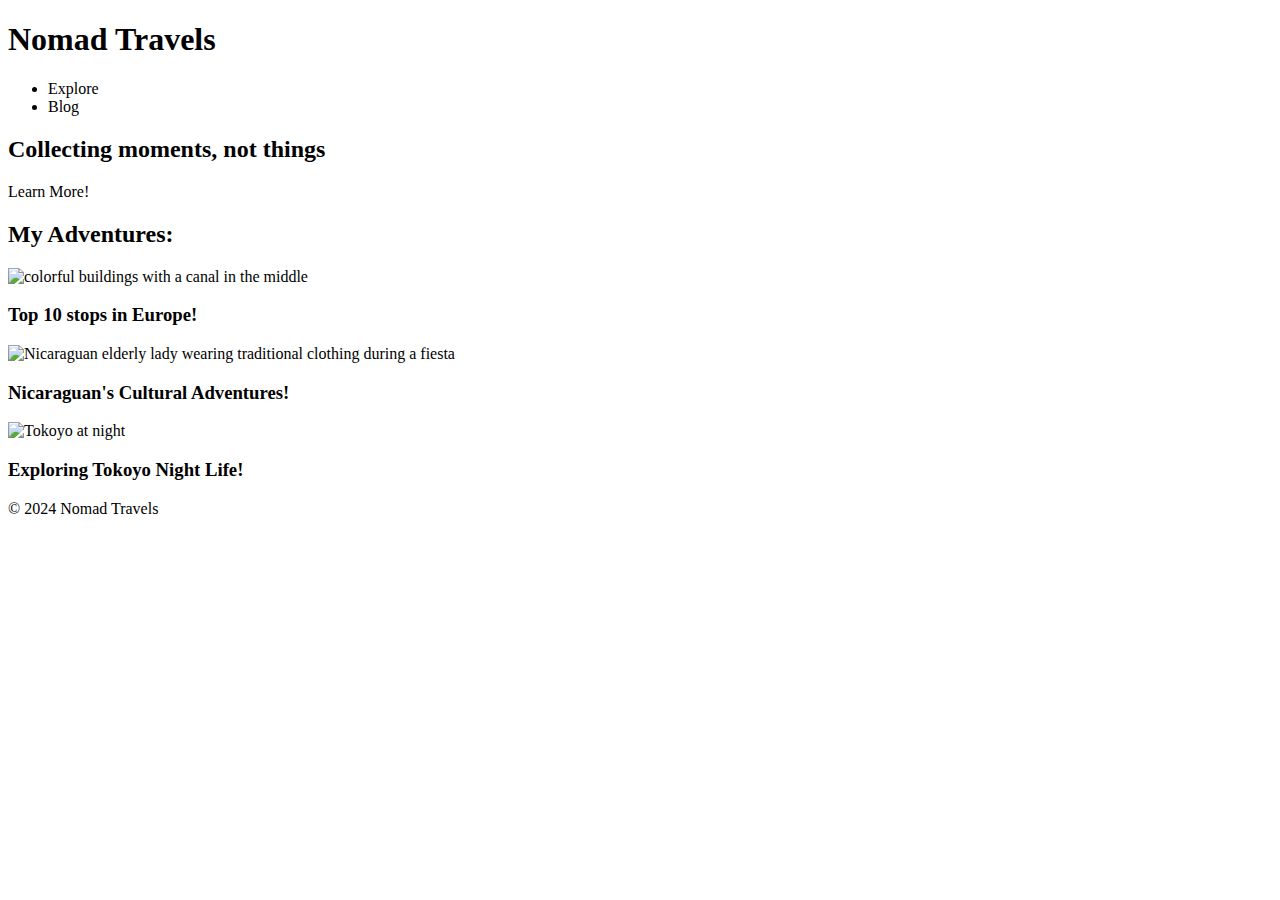
==== index.html @ 440d9df9 "created html and scss files. For html created a header w/ a nav, hero image section, main w/ cards, " ====
<!DOCTYPE html>
<html lang="en">
  <head>
    <meta charset="UTF-8" />
    <meta name="viewport" content="width=device-width, initial-scale=1.0" />
    <title>Nomad Travels</title>
    <link rel="stylesheet" href="styles.css" />
  </head>
  <body>
    <header class="header">
      <nav class="header__nav">
        <h1 class="header__brand">Nomad Travels</h1>
        <ul class="header__menu">
          <li class="header__menu-item">Explore</li>
          <li class="header__menu-item">Blog</li>
        </ul>
      </nav>
    </header>
    <div class="hero-image">
      <h2 class="hero-image__text">Collecting moments, not things</h2>
      <div class="hero-image__button">Learn More!</div>
    </div>
    <main>
      <h2>My Adventures:</h2>
      <div class="card">
        <div class="card__section">
          <img
            class="card__image"
            src="https://images.unsplash.com/photo-1491900177661-4e1cd2d7cce2?q=80&w=870&auto=format&fit=crop&ixlib=rb-4.0.3&ixid=M3wxMjA3fDB8MHxwaG90by1wYWdlfHx8fGVufDB8fHx8fA%3D%3D"
            alt="colorful buildings with a canal in the middle"
          />
          <h3 class="card__title">Top 10 stops in Europe!</h3>
        </div>
        <div class="card__section">
          <img
            class="card__image"
            src="https://images.unsplash.com/photo-1599234032928-51b690214c8f?q=80&w=1064&auto=format&fit=crop&ixlib=rb-4.0.3&ixid=M3wxMjA3fDB8MHxwaG90by1wYWdlfHx8fGVufDB8fHx8fA%3D%3D"
            alt="Nicaraguan elderly lady wearing traditional clothing during a fiesta"
          />
          <h3 class="card__title">Nicaraguan's Cultural Adventures!</h3>
        </div>
        <div class="card__section">
          <img
            class="card__image"
            src="https://images.unsplash.com/photo-1532236395709-7d70320fec2d?q=80&w=902&auto=format&fit=crop&ixlib=rb-4.0.3&ixid=M3wxMjA3fDB8MHxwaG90by1wYWdlfHx8fGVufDB8fHx8fA%3D%3D"
            alt="Tokoyo at night"
          />
          <h3 class="card__title">Exploring Tokoyo Night Life!</h3>
        </div>
      </div>
    </main>
    <footer>&copy; 2024 Nomad Travels</footer>
  </body>
</html>
---- styles.css ----
/*# sourceMappingURL=styles.css.map */
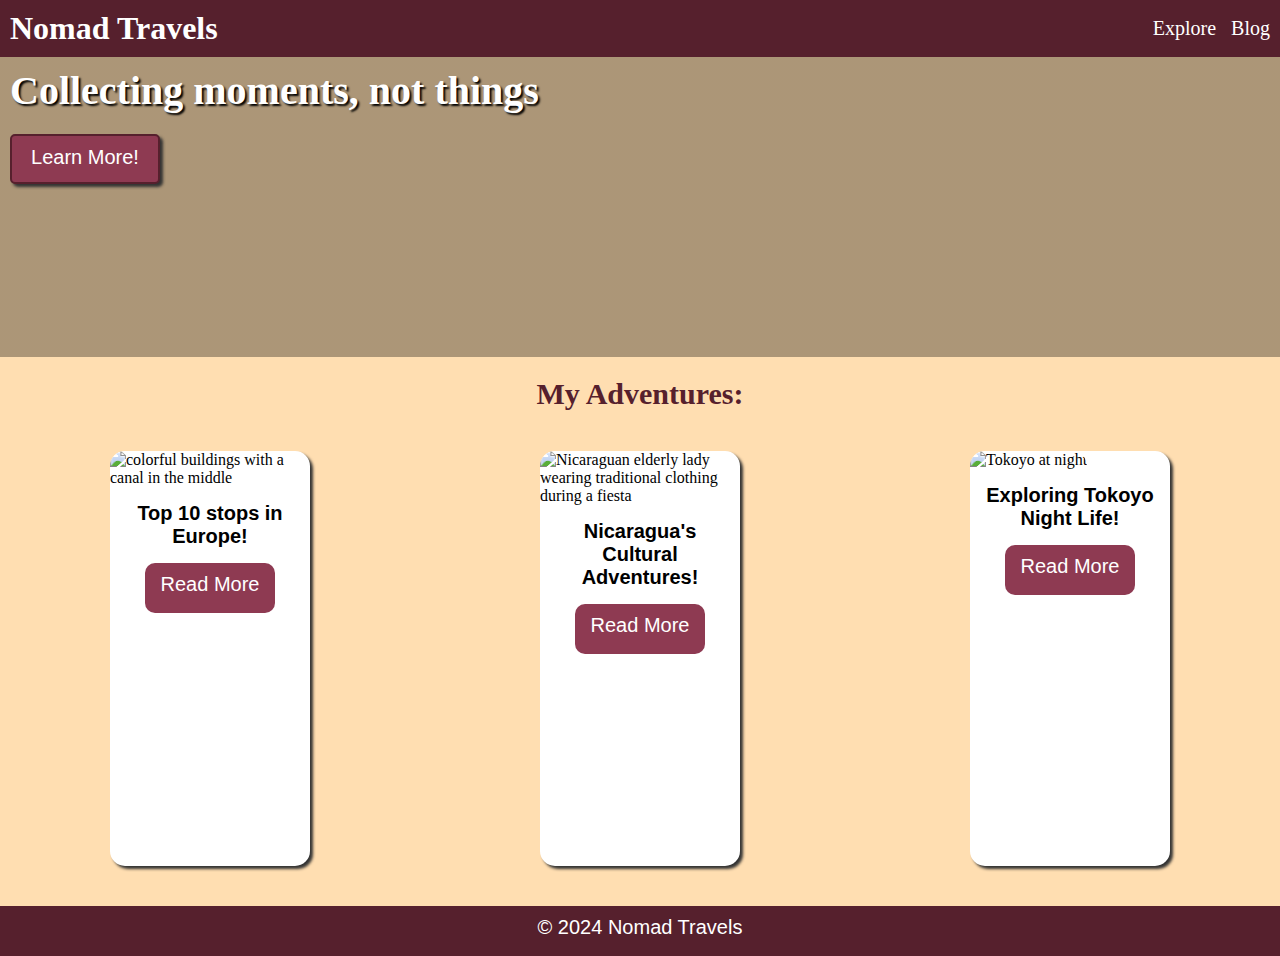
==== commit 5f100c86: "for html, added buttons to cards. for scss, created variables, added resets, styled footer & navbar," ====
--- a/index.html
+++ b/index.html
@@ -30,6 +30,7 @@
             alt="colorful buildings with a canal in the middle"
           />
           <h3 class="card__title">Top 10 stops in Europe!</h3>
+          <div class="card__button">Read More</div>
         </div>
         <div class="card__section">
           <img
@@ -37,7 +38,8 @@
             src="https://images.unsplash.com/photo-1599234032928-51b690214c8f?q=80&w=1064&auto=format&fit=crop&ixlib=rb-4.0.3&ixid=M3wxMjA3fDB8MHxwaG90by1wYWdlfHx8fGVufDB8fHx8fA%3D%3D"
             alt="Nicaraguan elderly lady wearing traditional clothing during a fiesta"
           />
-          <h3 class="card__title">Nicaraguan's Cultural Adventures!</h3>
+          <h3 class="card__title">Nicaragua's Cultural Adventures!</h3>
+          <div class="card__button">Read More</div>
         </div>
         <div class="card__section">
           <img
@@ -46,6 +48,7 @@
             alt="Tokoyo at night"
           />
           <h3 class="card__title">Exploring Tokoyo Night Life!</h3>
+          <div class="card__button">Read More</div>
         </div>
       </div>
     </main>
--- a/styles.css
+++ b/styles.css
@@ -1 +1,139 @@
-/*# sourceMappingURL=styles.css.map */+* {
+  margin: 0;
+  box-sizing: border-box;
+}
+
+body {
+  background-color: #ffdeb1;
+}
+
+.header__nav {
+  display: flex;
+  padding: 10px;
+  justify-content: space-between;
+  align-items: center;
+  background-color: #56202d;
+  color: #fff;
+  font-family: Georgia, "Times New Roman", Times, serif;
+}
+.header__menu {
+  display: flex;
+  list-style-type: none;
+  justify-content: space-around;
+  gap: 15px;
+}
+.header__menu-item {
+  font-size: 20px;
+  cursor: pointer;
+}
+
+.hero-image {
+  background-image: linear-gradient(rgba(0, 0, 0, 0.325), rgba(0, 0, 0, 0.325)), url("https://images.unsplash.com/photo-1544084944-15269ec7b5a0?q=80&w=871&auto=format&fit=crop&ixlib=rb-4.0.3&ixid=M3wxMjA3fDB8MHxwaG90by1wYWdlfHx8fGVufDB8fHx8fA%3D%3D");
+  height: 300px;
+  background-position: center;
+  background-repeat: no-repeat;
+  background-size: cover;
+  margin-bottom: 20px;
+}
+.hero-image__text {
+  padding: 10px;
+  font-family: Georgia, "Times New Roman", Times, serif;
+  font-size: 40px;
+  color: #fff;
+  text-shadow: 2px 2px 2px black;
+}
+.hero-image__button {
+  cursor: pointer;
+  background-color: #8e3a52;
+  height: 50px;
+  width: 150px;
+  font-size: 20px;
+  font-family: "Segoe UI", Tahoma, Geneva, Verdana, sans-serif;
+  padding: 10px;
+  margin: 10px;
+  border-radius: 5px;
+  border: #56202d 2px solid;
+  color: #fff;
+  text-align: center;
+  box-shadow: 3px 3px 3px #333;
+  font-weight: 500;
+  animation: moving-in 1s ease-in-out;
+}
+.hero-image__button:hover {
+  background-color: #ffdeb1;
+  color: #56202d;
+  transform: translateY(-2px);
+}
+
+@keyframes moving-in {
+  0%, 50% {
+    transform: translateX(-200px);
+  }
+  75%, 100% {
+    background-color: #56202d;
+    color: #fff;
+    transform: translateX(10px);
+  }
+}
+main h2 {
+  font-size: 30px;
+  font-family: Georgia, "Times New Roman", Times, serif;
+  margin-bottom: 20px;
+  text-align: center;
+  color: #56202d;
+}
+
+.card {
+  display: flex;
+  justify-content: space-around;
+  flex-wrap: wrap;
+  gap: 10px;
+  margin-bottom: 20px;
+}
+.card__section {
+  background-color: #fff;
+  margin: 20px;
+  border-radius: 15px;
+  height: 415px;
+  width: 200px;
+  box-shadow: 3px 3px 3px #333;
+}
+.card__image {
+  height: 250px;
+  width: 200px;
+  -o-object-fit: cover;
+     object-fit: cover;
+  border-radius: 15px 15px 0 0;
+  margin-bottom: 10px;
+}
+.card__title {
+  font-size: 20px;
+  font-family: "Segoe UI", Tahoma, Geneva, Verdana, sans-serif;
+  text-align: center;
+  margin-bottom: 10px;
+  padding: 5px;
+}
+.card__button {
+  font-size: 20px;
+  font-family: "Segoe UI", Tahoma, Geneva, Verdana, sans-serif;
+  font-weight: 500;
+  background-color: #8e3a52;
+  color: #fff;
+  width: 130px;
+  height: 50px;
+  text-align: center;
+  margin: auto;
+  padding: 10px;
+  border-radius: 10px;
+  cursor: pointer;
+}
+
+footer {
+  font-size: 20px;
+  font-family: "Segoe UI", Tahoma, Geneva, Verdana, sans-serif;
+  color: #fff;
+  background-color: #56202d;
+  height: 50px;
+  text-align: center;
+  padding: 10px;
+}/*# sourceMappingURL=styles.css.map */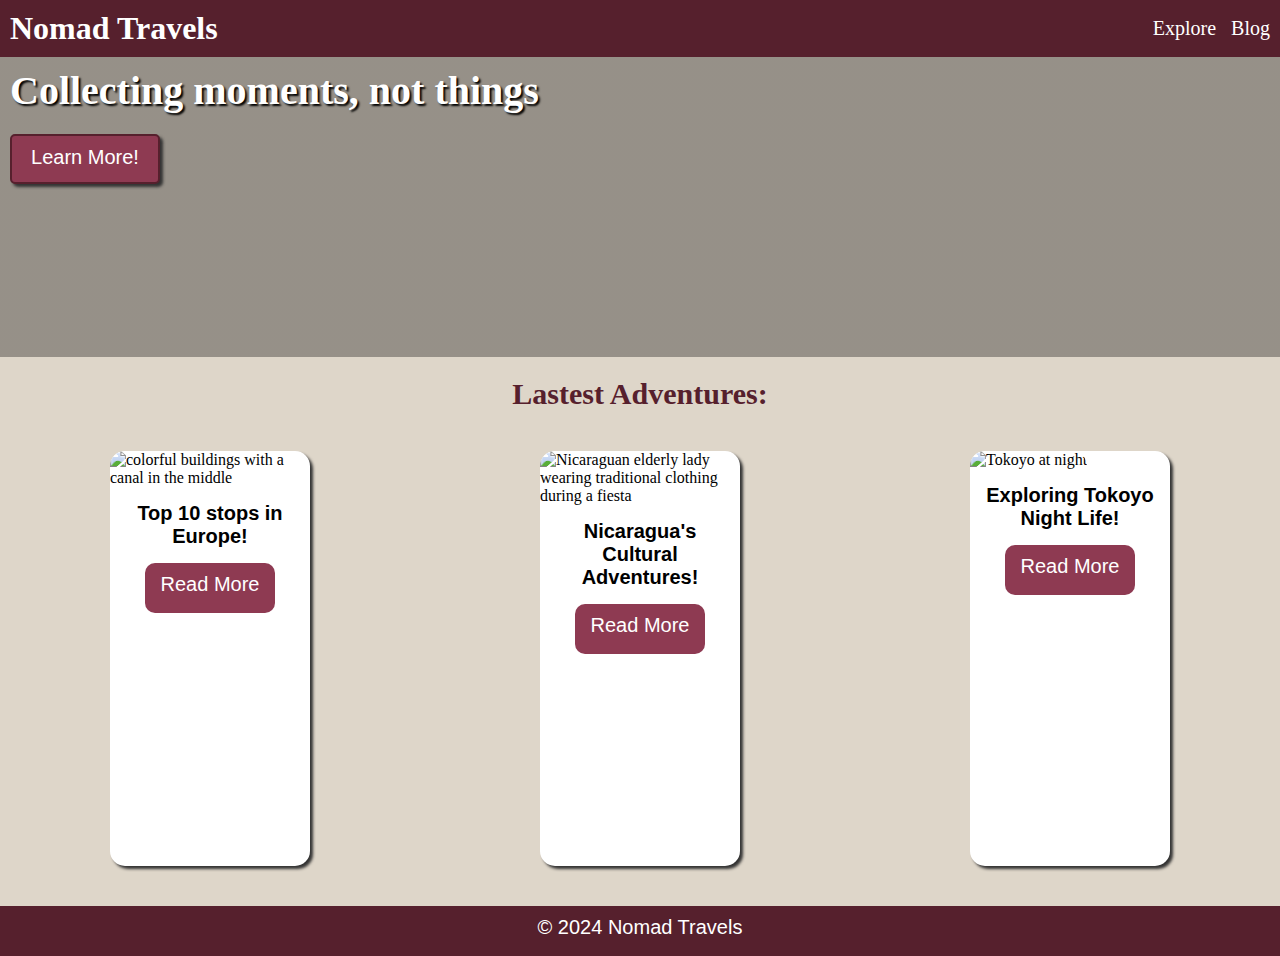
==== commit 2927d592: "created 3 partial scss files, added variables related to color to color-variables scss file. edited " ====
--- a/index.html
+++ b/index.html
@@ -11,8 +11,10 @@
       <nav class="header__nav">
         <h1 class="header__brand">Nomad Travels</h1>
         <ul class="header__menu">
-          <li class="header__menu-item">Explore</li>
-          <li class="header__menu-item">Blog</li>
+          <li class="header__menu-item">
+            <a href="dashboard.html">Explore</a>
+          </li>
+          <li class="header__menu-item"><a href="#">Blog</a></li>
         </ul>
       </nav>
     </header>
@@ -21,7 +23,7 @@
       <div class="hero-image__button">Learn More!</div>
     </div>
     <main>
-      <h2>My Adventures:</h2>
+      <h2>Lastest Adventures:</h2>
       <div class="card">
         <div class="card__section">
           <img
--- a/styles.css
+++ b/styles.css
@@ -4,7 +4,7 @@
 }
 
 body {
-  background-color: #ffdeb1;
+  background-color: #ded6c9;
 }
 
 .header__nav {
@@ -24,7 +24,13 @@
 }
 .header__menu-item {
   font-size: 20px;
-  cursor: pointer;
+}
+.header__menu-item a {
+  color: #fff;
+  text-decoration: none;
+}
+.header__menu-item a:hover {
+  color: #d5603f;
 }
 
 .hero-image {
@@ -60,7 +66,7 @@
   animation: moving-in 1s ease-in-out;
 }
 .hero-image__button:hover {
-  background-color: #ffdeb1;
+  background-color: #ded6c9;
   color: #56202d;
   transform: translateY(-2px);
 }
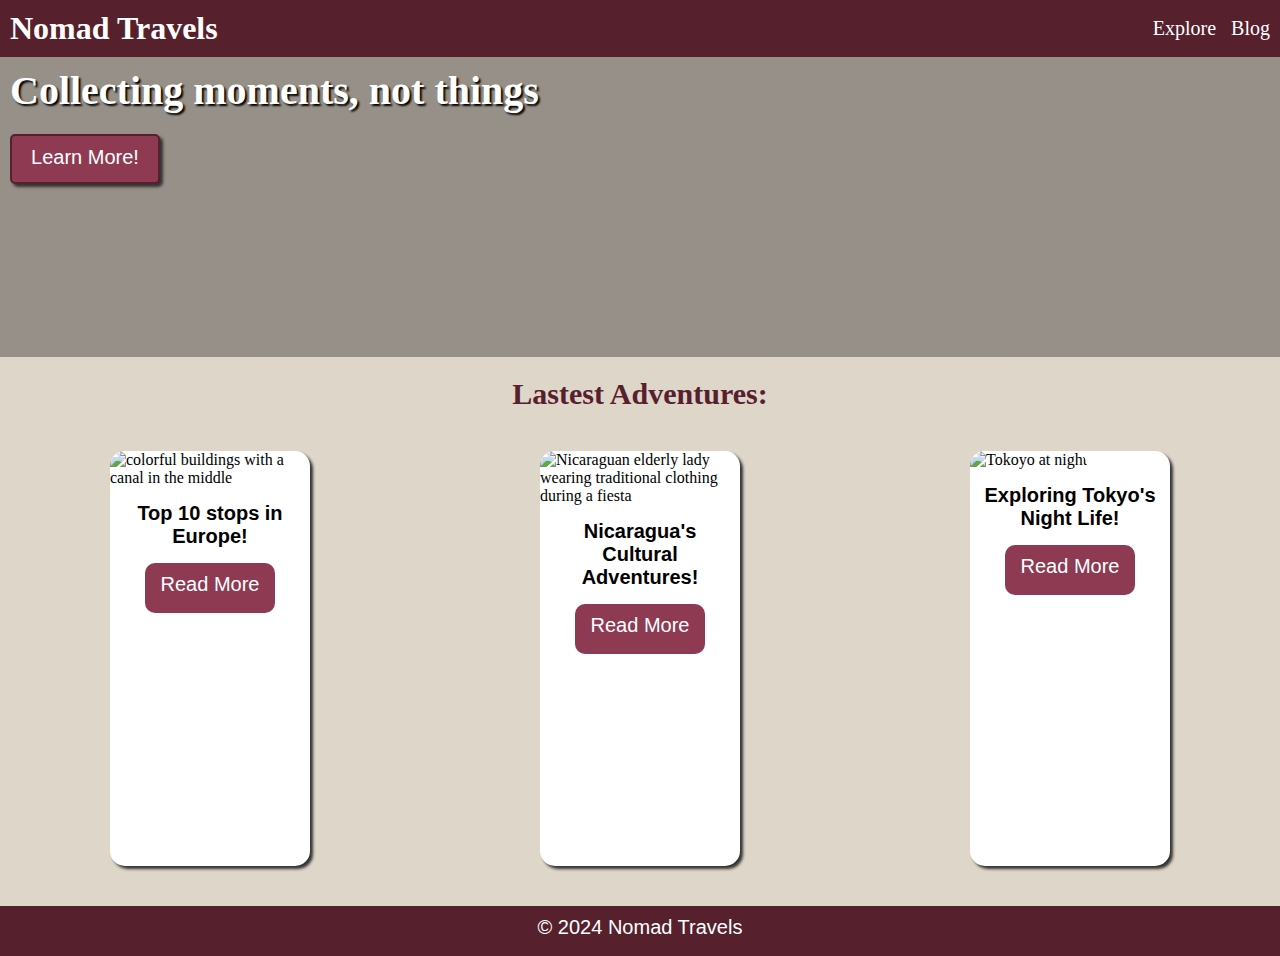
==== commit bfa416f2: "added boiler plate code, header containg a navbar, main with three sections, and a footer" ====
--- a/index.html
+++ b/index.html
@@ -49,7 +49,7 @@
             src="https://images.unsplash.com/photo-1532236395709-7d70320fec2d?q=80&w=902&auto=format&fit=crop&ixlib=rb-4.0.3&ixid=M3wxMjA3fDB8MHxwaG90by1wYWdlfHx8fGVufDB8fHx8fA%3D%3D"
             alt="Tokoyo at night"
           />
-          <h3 class="card__title">Exploring Tokoyo Night Life!</h3>
+          <h3 class="card__title">Exploring Tokyo's Night Life!</h3>
           <div class="card__button">Read More</div>
         </div>
       </div>
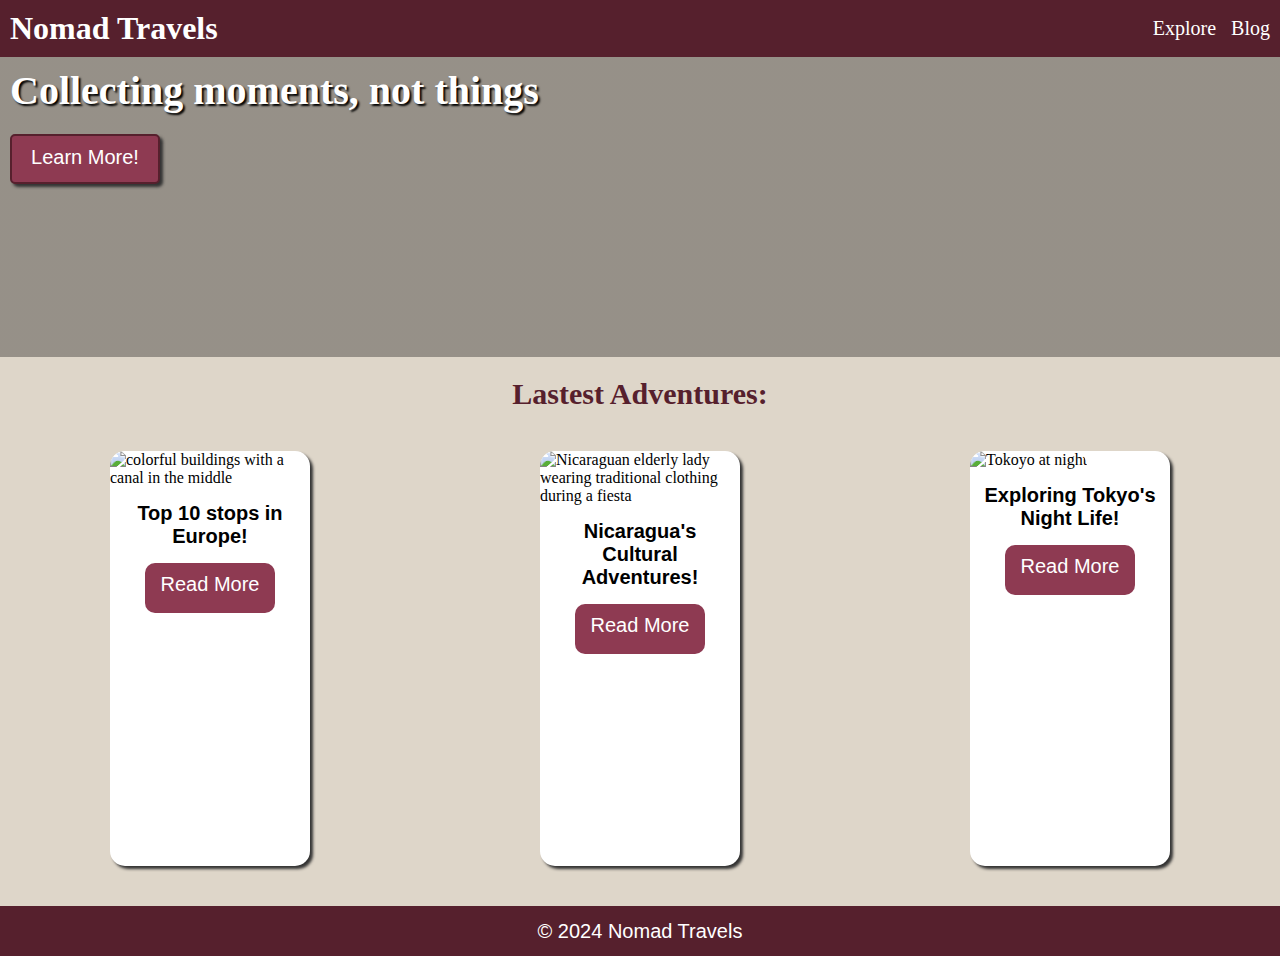
==== commit 58a8e799: "updated css href" ====
--- a/index.html
+++ b/index.html
@@ -4,7 +4,7 @@
     <meta charset="UTF-8" />
     <meta name="viewport" content="width=device-width, initial-scale=1.0" />
     <title>Nomad Travels</title>
-    <link rel="stylesheet" href="styles.css" />
+    <link rel="stylesheet" href="sass/styles.css" />
   </head>
   <body>
     <header class="header">
--- a/sass/styles.css
+++ b/sass/styles.css
@@ -0,0 +1,318 @@
+* {
+  margin: 0;
+  box-sizing: border-box;
+}
+
+body {
+  background-color: #ded6c9;
+}
+
+@media (width < 800px) {
+  .destinations__card-container {
+    flex-wrap: wrap;
+  }
+  .header__nav {
+    width: 100vw;
+  }
+  footer__nav {
+    width: 100vw;
+  }
+  .statistics {
+    width: 100vw;
+  }
+  .statistics__container {
+    flex-wrap: wrap;
+  }
+  .recent-blog__image {
+    height: 300px;
+    width: 350px;
+    -o-object-fit: cover;
+       object-fit: cover;
+  }
+}
+.header__nav {
+  display: flex;
+  flex-direction: row;
+  justify-content: space-between;
+  align-items: center;
+  gap: 15px;
+  flex-wrap: wrap;
+  padding: 10px;
+  background-color: #56202d;
+  color: #fff;
+  font-family: Georgia, "Times New Roman", Times, serif;
+}
+.header__brand a {
+  color: #fff;
+  text-decoration: none;
+}
+.header__brand a:hover {
+  color: #e4ed6c;
+}
+.header__menu {
+  display: flex;
+  flex-direction: row;
+  justify-content: space-around;
+  align-items: center;
+  gap: 15px;
+  flex-wrap: wrap;
+  list-style-type: none;
+}
+.header__menu-item {
+  font-size: 20px;
+}
+.header__menu-item a {
+  color: #fff;
+  text-decoration: none;
+}
+.header__menu-item a:hover {
+  color: #e3947e;
+}
+
+.hero-image {
+  background-image: linear-gradient(rgba(0, 0, 0, 0.325), rgba(0, 0, 0, 0.325)), url("https://images.unsplash.com/photo-1544084944-15269ec7b5a0?q=80&w=871&auto=format&fit=crop&ixlib=rb-4.0.3&ixid=M3wxMjA3fDB8MHxwaG90by1wYWdlfHx8fGVufDB8fHx8fA%3D%3D");
+  height: 300px;
+  background-position: center;
+  background-repeat: no-repeat;
+  background-size: cover;
+  margin-bottom: 20px;
+}
+.hero-image__text {
+  padding: 10px;
+  font-family: Georgia, "Times New Roman", Times, serif;
+  font-size: 40px;
+  color: #fff;
+  text-shadow: 2px 2px 2px black;
+}
+.hero-image__button {
+  background-color: #8e3a52;
+  color: #fff;
+  border-radius: 5px;
+  padding: 10px;
+  margin: 10px;
+  font-size: 20px;
+  font-family: "Segoe UI", Tahoma, Geneva, Verdana, sans-serif;
+  text-align: center;
+  cursor: pointer;
+  height: 50px;
+  width: 150px;
+  border: #56202d 2px solid;
+  box-shadow: 3px 3px 3px #333;
+  font-weight: 500;
+  animation: moving-in 1s ease-in-out;
+}
+.hero-image__button:hover {
+  background-color: #ded6c9;
+  color: #56202d;
+}
+
+@keyframes moving-in {
+  0%, 50% {
+    transform: translateX(-200px);
+  }
+  75%, 100% {
+    background-color: #56202d;
+    color: #fff;
+    transform: translateX(10px);
+  }
+}
+main h2 {
+  font-size: 30px;
+  font-family: Georgia, "Times New Roman", Times, serif;
+  margin-bottom: 20px;
+  text-align: center;
+  color: #56202d;
+}
+
+.card {
+  display: flex;
+  justify-content: space-around;
+  flex-wrap: wrap;
+  gap: 10px;
+  margin-bottom: 20px;
+}
+.card__section {
+  background-color: #fff;
+  margin: 20px;
+  border-radius: 15px;
+  height: 415px;
+  width: 200px;
+  box-shadow: 3px 3px 3px #333;
+}
+.card__image {
+  height: 250px;
+  width: 200px;
+  -o-object-fit: cover;
+     object-fit: cover;
+  border-radius: 15px 15px 0 0;
+  margin-bottom: 10px;
+}
+.card__title {
+  font-size: 20px;
+  font-family: "Segoe UI", Tahoma, Geneva, Verdana, sans-serif;
+  text-align: center;
+  margin-bottom: 10px;
+  padding: 5px;
+}
+.card__button {
+  font-size: 20px;
+  font-family: "Segoe UI", Tahoma, Geneva, Verdana, sans-serif;
+  font-weight: 500;
+  background-color: #8e3a52;
+  color: #fff;
+  width: 130px;
+  height: 50px;
+  text-align: center;
+  margin: auto;
+  padding: 10px;
+  border-radius: 10px;
+  cursor: pointer;
+}
+
+footer {
+  font-family: "Segoe UI", Tahoma, Geneva, Verdana, sans-serif;
+  font-size: 20px;
+  line-height: 1.5;
+  text-align: center;
+  color: #fff;
+  background-color: #56202d;
+  height: 50px;
+  text-align: center;
+  padding: 10px;
+}
+
+.destinations__card-container {
+  display: flex;
+  flex-direction: row;
+  justify-content: space-around;
+  align-items: center;
+  gap: 15px;
+  flex-wrap: wrap;
+  margin-bottom: 20px;
+}
+.destinations h2 {
+  margin-top: 10px;
+}
+.destinations__card--paris {
+  background-image: url("https://images.unsplash.com/photo-1509439581779-6298f75bf6e5?q=80&w=300&auto=format&fit=crop&ixlib=rb-4.0.3&ixid=M3wxMjA3fDB8MHxwaG90by1wYWdlfHx8fGVufDB8fHx8fA%3D%3D");
+  height: 300px;
+  width: 250px;
+  border-radius: 15px;
+  margin: 10px;
+  -o-object-fit: cover;
+     object-fit: cover;
+}
+.destinations__card--london {
+  background-image: url("https://images.unsplash.com/photo-1533929736458-ca588d08c8be?q=80&w=500&auto=format&fit=crop&ixlib=rb-4.0.3&ixid=M3wxMjA3fDB8MHxwaG90by1wYWdlfHx8fGVufDB8fHx8fA%3D%3D");
+  height: 300px;
+  width: 250px;
+  border-radius: 15px;
+  margin: 10px;
+  -o-object-fit: cover;
+     object-fit: cover;
+}
+.destinations__card--sanfran {
+  background-image: url("https://images.unsplash.com/photo-1583743220494-3da91330c2fd?w=300&auto=format&fit=crop&q=60&ixlib=rb-4.0.3&ixid=M3wxMjA3fDB8MHxzZWFyY2h8MTF8fHNhbiUyMGZyYW5jaXNjb3xlbnwwfHwwfHx8MA%3D%3D");
+  height: 300px;
+  width: 250px;
+  border-radius: 15px;
+  margin: 10px;
+  -o-object-fit: cover;
+     object-fit: cover;
+  background-position: center;
+  background-repeat: no-repeat;
+}
+.destinations__card {
+  display: flex;
+  flex-direction: row;
+  justify-content: center;
+  align-items: center;
+  gap: 15px;
+  flex-wrap: wrap;
+  box-shadow: 3px 3px 3px #333;
+}
+.destinations__card h3 {
+  font-family: "Segoe UI", Tahoma, Geneva, Verdana, sans-serif;
+  font-size: 30px;
+  line-height: 1.5;
+  text-align: center;
+  color: #fff;
+  background-color: #d5603f;
+  width: 100vw;
+}
+
+.statistics {
+  background-color: #e9e3e0;
+  margin-bottom: 20px;
+}
+.statistics__container {
+  display: flex;
+  flex-direction: row;
+  justify-content: space-evenly;
+  align-items: center;
+  gap: 15px;
+  flex-wrap: wrap;
+  height: 200px;
+}
+.statistics__data {
+  font-family: "Segoe UI", Tahoma, Geneva, Verdana, sans-serif;
+  font-size: 40px;
+  line-height: 1.3;
+  text-align: center;
+  font-weight: 500;
+}
+.statistics__description {
+  font-family: Georgia, "Times New Roman", Times, serif;
+  font-size: 20px;
+  line-height: 1.5;
+  text-align: center;
+}
+.statistics__data--today {
+  color: #d5603f;
+}
+.statistics__data--monthly {
+  color: #61670c;
+}
+.statistics__data--total {
+  color: #8e3a52;
+}
+
+.recent-blog {
+  display: flex;
+  flex-direction: column;
+  justify-content: center;
+  align-items: center;
+  gap: 15px;
+  flex-wrap: wrap;
+  margin-bottom: 20px;
+}
+.recent-blog__date {
+  font-family: Georgia, "Times New Roman", Times, serif;
+  font-size: 20px;
+  line-height: 1.5;
+  text-align: center;
+  margin-bottom: 10px;
+  font-weight: 500;
+  color: #333;
+}
+.recent-blog__image {
+  height: 400px;
+  border-radius: 20px;
+  margin: 10px;
+}
+.recent-blog__article {
+  font-family: "Segoe UI", Tahoma, Geneva, Verdana, sans-serif;
+  font-size: 22px;
+  line-height: 1.3;
+  text-align: justify;
+  margin: 10px;
+}
+.recent-blog__link {
+  font-family: Georgia, "Times New Roman", Times, serif;
+  font-size: 20px;
+  line-height: 1.5;
+  text-align: center;
+  text-decoration: none;
+  color: #8e3a52;
+  font-weight: 500;
+}/*# sourceMappingURL=styles.css.map */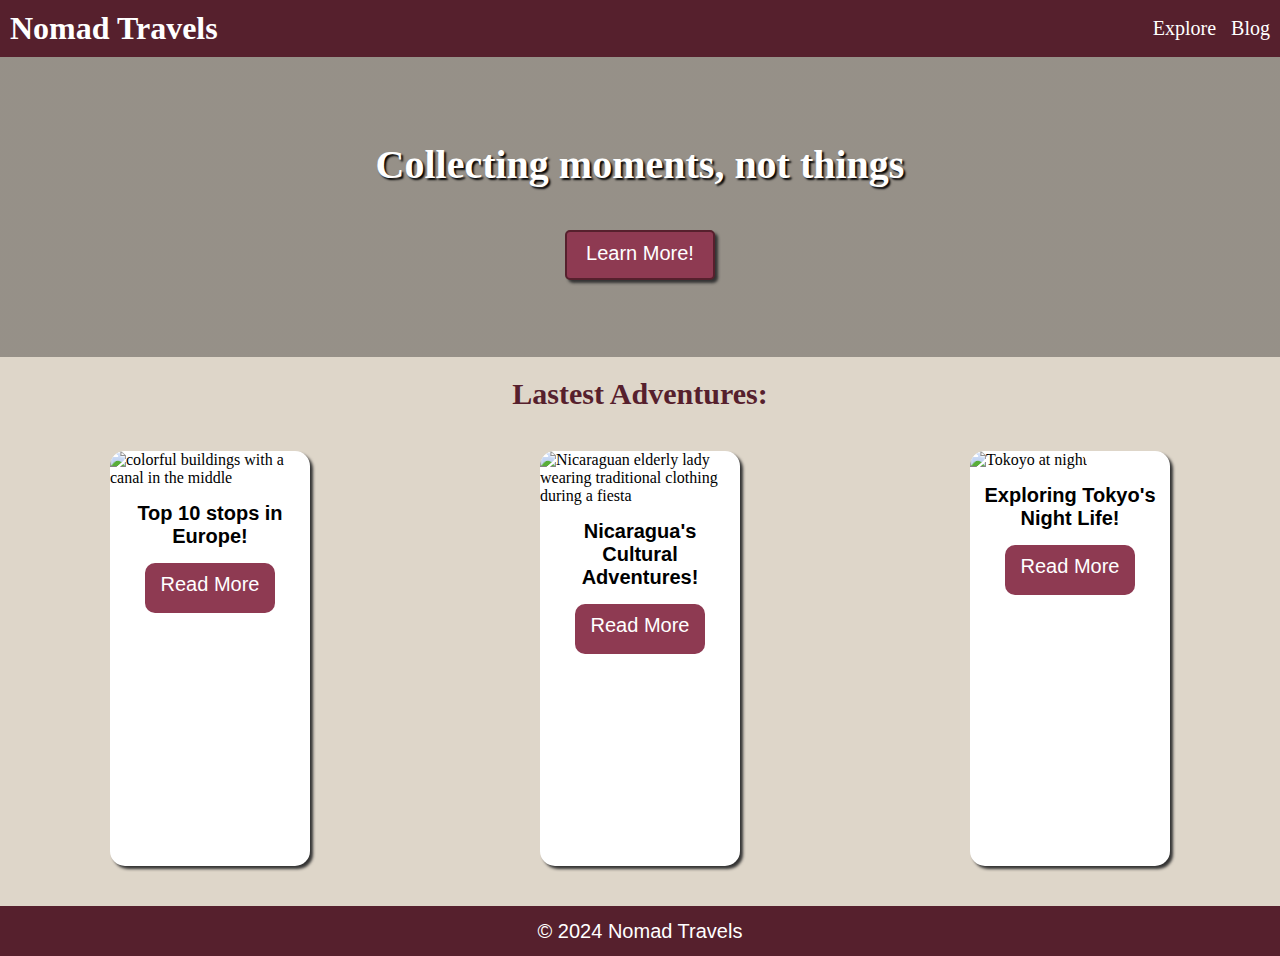
==== commit d072923f: "added btn class to index.html. main.scss -removed code related to splash page. components/buttons - " ====
--- a/index.html
+++ b/index.html
@@ -4,7 +4,7 @@
     <meta charset="UTF-8" />
     <meta name="viewport" content="width=device-width, initial-scale=1.0" />
     <title>Nomad Travels</title>
-    <link rel="stylesheet" href="sass/styles.css" />
+    <link rel="stylesheet" href="sass/main.css" />
   </head>
   <body>
     <header class="header">
@@ -32,7 +32,7 @@
             alt="colorful buildings with a canal in the middle"
           />
           <h3 class="card__title">Top 10 stops in Europe!</h3>
-          <div class="card__button">Read More</div>
+          <div class="card__button btn">Read More</div>
         </div>
         <div class="card__section">
           <img
@@ -41,7 +41,7 @@
             alt="Nicaraguan elderly lady wearing traditional clothing during a fiesta"
           />
           <h3 class="card__title">Nicaragua's Cultural Adventures!</h3>
-          <div class="card__button">Read More</div>
+          <div class="card__button btn">Read More</div>
         </div>
         <div class="card__section">
           <img
@@ -50,7 +50,7 @@
             alt="Tokoyo at night"
           />
           <h3 class="card__title">Exploring Tokyo's Night Life!</h3>
-          <div class="card__button">Read More</div>
+          <div class="card__button btn">Read More</div>
         </div>
       </div>
     </main>
--- a/sass/main.css
+++ b/sass/main.css
@@ -0,0 +1,338 @@
+* {
+  margin: 0;
+  box-sizing: border-box;
+}
+
+body {
+  background-color: #ded6c9;
+}
+
+.header__nav {
+  background-color: #56202d;
+  color: #fff;
+  font-family: Georgia, "Times New Roman", Times, serif;
+}
+.header__brand a {
+  color: #fff;
+  text-decoration: none;
+}
+.header__brand a:hover {
+  color: #e4ed6c;
+}
+.header__menu-item {
+  font-size: 20px;
+}
+.header__menu-item a {
+  color: #fff;
+  text-decoration: none;
+}
+.header__menu-item a:hover {
+  color: #e3947e;
+}
+
+footer {
+  color: #fff;
+  background-color: #56202d;
+}
+
+main h2 {
+  font-size: 30px;
+  font-family: Georgia, "Times New Roman", Times, serif;
+  margin-bottom: 20px;
+  text-align: center;
+  color: #56202d;
+}
+
+.hero-image {
+  height: 300px;
+  background-position: center;
+  background-repeat: no-repeat;
+  background-size: cover;
+  margin-bottom: 20px;
+}
+
+.btn {
+  font-family: "Segoe UI", Tahoma, Geneva, Verdana, sans-serif;
+  font-size: 20px;
+  font-weight: 500;
+  text-align: center;
+  padding: 10px;
+  border-radius: 10px;
+  cursor: pointer;
+}
+
+.header__nav {
+  display: flex;
+  flex-direction: row;
+  justify-content: space-between;
+  align-items: center;
+  gap: 15px;
+  flex-wrap: wrap;
+  padding: 10px;
+}
+.header__menu {
+  display: flex;
+  flex-direction: row;
+  justify-content: space-around;
+  align-items: center;
+  gap: 15px;
+  flex-wrap: wrap;
+  list-style-type: none;
+}
+
+footer {
+  font-family: "Segoe UI", Tahoma, Geneva, Verdana, sans-serif;
+  font-size: 20px;
+  line-height: 1.5;
+  text-align: center;
+  height: 50px;
+  text-align: center;
+  padding: 10px;
+}
+
+.hero-image {
+  background-image: linear-gradient(rgba(0, 0, 0, 0.325), rgba(0, 0, 0, 0.325)), url("https://images.unsplash.com/photo-1544084944-15269ec7b5a0?q=80&w=871&auto=format&fit=crop&ixlib=rb-4.0.3&ixid=M3wxMjA3fDB8MHxwaG90by1wYWdlfHx8fGVufDB8fHx8fA%3D%3D");
+  display: flex;
+  flex-direction: column;
+  justify-content: center;
+  align-items: center;
+  gap: 15px;
+  flex-wrap: wrap;
+}
+.hero-image__text {
+  font-family: Georgia, "Times New Roman", Times, serif;
+  font-size: 40px;
+  line-height: 1.5;
+  text-align: center;
+  padding: 10px;
+  color: #fff;
+  text-shadow: 2px 2px 2px black;
+}
+.hero-image__button {
+  background-color: #8e3a52;
+  color: #fff;
+  border-radius: 5px;
+  padding: 10px;
+  margin: 10px;
+  font-size: 20px;
+  font-family: "Segoe UI", Tahoma, Geneva, Verdana, sans-serif;
+  text-align: center;
+  cursor: pointer;
+  height: 50px;
+  width: 150px;
+  border: #56202d 2px solid;
+  box-shadow: 3px 3px 3px #333;
+  font-weight: 500;
+  animation: moving-in 1s ease-in-out;
+}
+.hero-image__button:hover {
+  background-color: #ded6c9;
+  color: #56202d;
+}
+
+@keyframes moving-in {
+  0%, 50% {
+    transform: translateX(-200px);
+  }
+  75%, 100% {
+    background-color: #56202d;
+    color: #fff;
+    transform: translateX(10px);
+  }
+}
+.card {
+  display: flex;
+  justify-content: space-around;
+  flex-wrap: wrap;
+  gap: 10px;
+  margin-bottom: 20px;
+}
+.card__section {
+  background-color: #fff;
+  margin: 20px;
+  border-radius: 15px;
+  height: 415px;
+  width: 200px;
+  box-shadow: 3px 3px 3px #333;
+}
+.card__image {
+  height: 250px;
+  width: 200px;
+  -o-object-fit: cover;
+     object-fit: cover;
+  border-radius: 15px 15px 0 0;
+  margin-bottom: 10px;
+}
+.card__title {
+  font-size: 20px;
+  font-family: "Segoe UI", Tahoma, Geneva, Verdana, sans-serif;
+  text-align: center;
+  margin-bottom: 10px;
+  padding: 5px;
+}
+.card__button {
+  background-color: #8e3a52;
+  color: #fff;
+  width: 130px;
+  height: 50px;
+  margin: auto;
+}
+
+@media (width < 800px) {
+  .destinations__card-container {
+    flex-wrap: wrap;
+  }
+  .header__nav {
+    width: 100vw;
+  }
+  footer__nav {
+    width: 100vw;
+  }
+  .statistics {
+    width: 100vw;
+  }
+  .statistics__container {
+    flex-wrap: wrap;
+  }
+  .recent-blog__image {
+    height: 300px;
+    width: 350px;
+    -o-object-fit: cover;
+       object-fit: cover;
+  }
+}
+.destinations__card-container {
+  display: flex;
+  flex-direction: row;
+  justify-content: space-around;
+  align-items: center;
+  gap: 15px;
+  flex-wrap: wrap;
+  margin-bottom: 20px;
+}
+.destinations h2 {
+  margin-top: 10px;
+}
+.destinations__card--paris {
+  background-image: url("https://images.unsplash.com/photo-1509439581779-6298f75bf6e5?q=80&w=300&auto=format&fit=crop&ixlib=rb-4.0.3&ixid=M3wxMjA3fDB8MHxwaG90by1wYWdlfHx8fGVufDB8fHx8fA%3D%3D");
+  height: 300px;
+  width: 250px;
+  border-radius: 15px;
+  margin: 10px;
+  -o-object-fit: cover;
+     object-fit: cover;
+}
+.destinations__card--london {
+  background-image: url("https://images.unsplash.com/photo-1533929736458-ca588d08c8be?q=80&w=500&auto=format&fit=crop&ixlib=rb-4.0.3&ixid=M3wxMjA3fDB8MHxwaG90by1wYWdlfHx8fGVufDB8fHx8fA%3D%3D");
+  height: 300px;
+  width: 250px;
+  border-radius: 15px;
+  margin: 10px;
+  -o-object-fit: cover;
+     object-fit: cover;
+}
+.destinations__card--sanfran {
+  background-image: url("https://images.unsplash.com/photo-1583743220494-3da91330c2fd?w=300&auto=format&fit=crop&q=60&ixlib=rb-4.0.3&ixid=M3wxMjA3fDB8MHxzZWFyY2h8MTF8fHNhbiUyMGZyYW5jaXNjb3xlbnwwfHwwfHx8MA%3D%3D");
+  height: 300px;
+  width: 250px;
+  border-radius: 15px;
+  margin: 10px;
+  -o-object-fit: cover;
+     object-fit: cover;
+  background-position: center;
+  background-repeat: no-repeat;
+}
+.destinations__card {
+  display: flex;
+  flex-direction: row;
+  justify-content: center;
+  align-items: center;
+  gap: 15px;
+  flex-wrap: wrap;
+  box-shadow: 3px 3px 3px #333;
+}
+.destinations__card h3 {
+  font-family: "Segoe UI", Tahoma, Geneva, Verdana, sans-serif;
+  font-size: 30px;
+  line-height: 1.5;
+  text-align: center;
+  color: #fff;
+  background-color: #d5603f;
+  width: 100vw;
+}
+
+.statistics {
+  background-color: #e9e3e0;
+  margin-bottom: 20px;
+}
+.statistics__container {
+  display: flex;
+  flex-direction: row;
+  justify-content: space-evenly;
+  align-items: center;
+  gap: 15px;
+  flex-wrap: wrap;
+  height: 200px;
+}
+.statistics__data {
+  font-family: "Segoe UI", Tahoma, Geneva, Verdana, sans-serif;
+  font-size: 40px;
+  line-height: 1.3;
+  text-align: center;
+  font-weight: 500;
+}
+.statistics__description {
+  font-family: Georgia, "Times New Roman", Times, serif;
+  font-size: 20px;
+  line-height: 1.5;
+  text-align: center;
+}
+.statistics__data--today {
+  color: #d5603f;
+}
+.statistics__data--monthly {
+  color: #61670c;
+}
+.statistics__data--total {
+  color: #8e3a52;
+}
+
+.recent-blog {
+  display: flex;
+  flex-direction: column;
+  justify-content: center;
+  align-items: center;
+  gap: 15px;
+  flex-wrap: wrap;
+  margin-bottom: 20px;
+}
+.recent-blog__date {
+  font-family: Georgia, "Times New Roman", Times, serif;
+  font-size: 20px;
+  line-height: 1.5;
+  text-align: center;
+  margin-bottom: 10px;
+  font-weight: 500;
+  color: #333;
+}
+.recent-blog__image {
+  height: 400px;
+  border-radius: 20px;
+  margin: 10px;
+}
+.recent-blog__article {
+  font-family: "Segoe UI", Tahoma, Geneva, Verdana, sans-serif;
+  font-size: 22px;
+  line-height: 1.3;
+  text-align: justify;
+  margin: 10px;
+}
+.recent-blog__link {
+  font-family: Georgia, "Times New Roman", Times, serif;
+  font-size: 20px;
+  line-height: 1.5;
+  text-align: center;
+  text-decoration: none;
+  color: #8e3a52;
+  font-weight: 500;
+}/*# sourceMappingURL=main.css.map */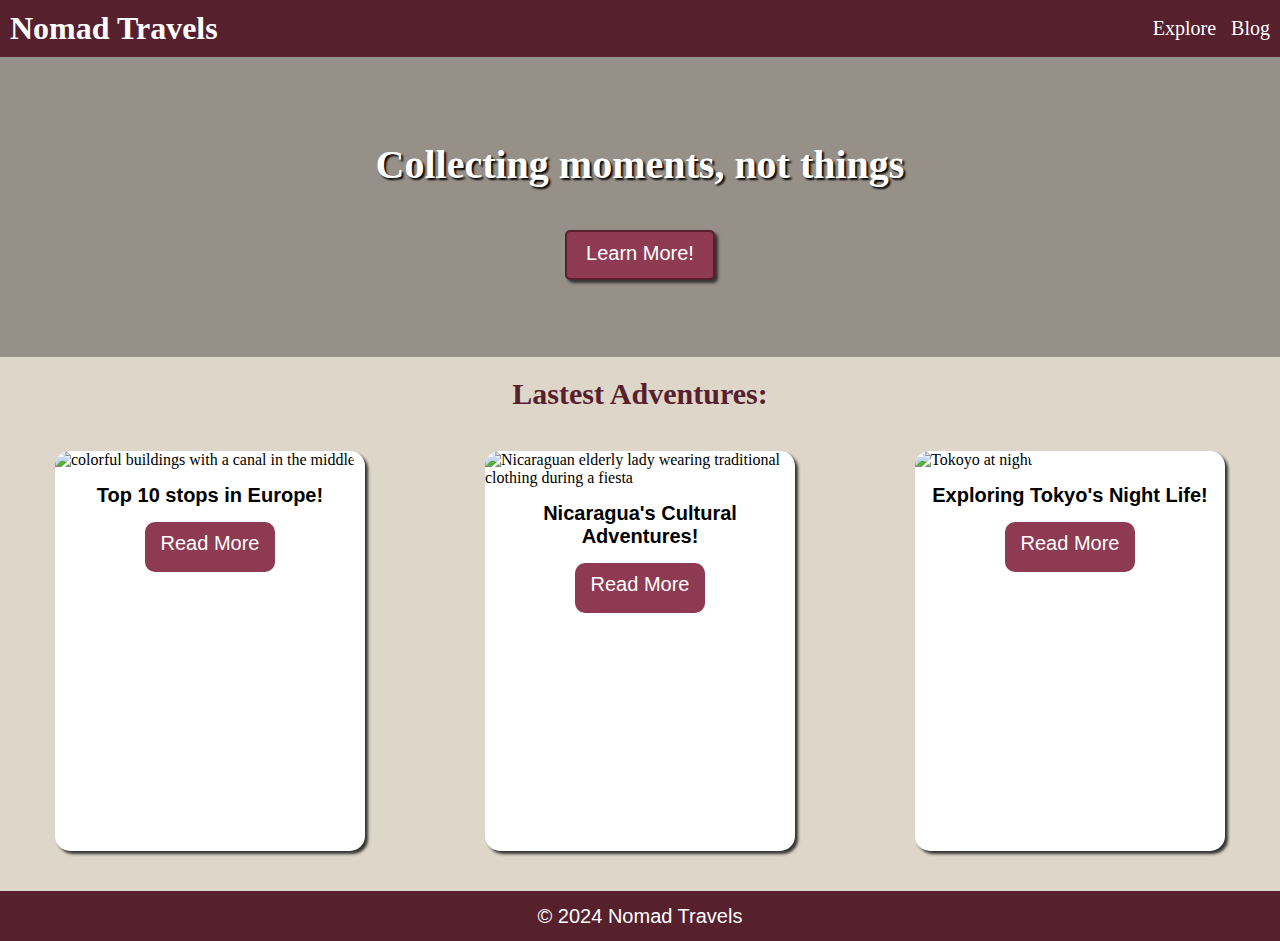
==== commit 45de5487: "added footer class to html files. imported card component file to main. added card class to componen" ====
--- a/index.html
+++ b/index.html
@@ -25,7 +25,7 @@
     <main>
       <h2>Lastest Adventures:</h2>
       <div class="card">
-        <div class="card__section">
+        <div class="card__section card__content-container">
           <img
             class="card__image"
             src="https://images.unsplash.com/photo-1491900177661-4e1cd2d7cce2?q=80&w=870&auto=format&fit=crop&ixlib=rb-4.0.3&ixid=M3wxMjA3fDB8MHxwaG90by1wYWdlfHx8fGVufDB8fHx8fA%3D%3D"
@@ -34,7 +34,7 @@
           <h3 class="card__title">Top 10 stops in Europe!</h3>
           <div class="card__button btn">Read More</div>
         </div>
-        <div class="card__section">
+        <div class="card__section card__content-container">
           <img
             class="card__image"
             src="https://images.unsplash.com/photo-1599234032928-51b690214c8f?q=80&w=1064&auto=format&fit=crop&ixlib=rb-4.0.3&ixid=M3wxMjA3fDB8MHxwaG90by1wYWdlfHx8fGVufDB8fHx8fA%3D%3D"
@@ -43,7 +43,7 @@
           <h3 class="card__title">Nicaragua's Cultural Adventures!</h3>
           <div class="card__button btn">Read More</div>
         </div>
-        <div class="card__section">
+        <div class="card__section card__content-container">
           <img
             class="card__image"
             src="https://images.unsplash.com/photo-1532236395709-7d70320fec2d?q=80&w=902&auto=format&fit=crop&ixlib=rb-4.0.3&ixid=M3wxMjA3fDB8MHxwaG90by1wYWdlfHx8fGVufDB8fHx8fA%3D%3D"
@@ -54,6 +54,6 @@
         </div>
       </div>
     </main>
-    <footer>&copy; 2024 Nomad Travels</footer>
+    <footer class="footer">&copy; 2024 Nomad Travels</footer>
   </body>
 </html>
--- a/sass/main.css
+++ b/sass/main.css
@@ -44,6 +44,7 @@
 }
 
 .hero-image {
+  width: 100vw;
   height: 300px;
   background-position: center;
   background-repeat: no-repeat;
@@ -61,6 +62,44 @@
   cursor: pointer;
 }
 
+.card {
+  display: flex;
+  justify-content: space-around;
+  flex-wrap: wrap;
+  gap: 10px;
+  margin-bottom: 20px;
+}
+.card__content-container {
+  background-color: #fff;
+  margin: 20px;
+  border-radius: 15px;
+  height: 400px;
+  width: 300px;
+  box-shadow: 3px 3px 3px #333;
+}
+.card__image {
+  height: 250px;
+  width: 300px;
+  -o-object-fit: cover;
+     object-fit: cover;
+  border-radius: 15px 15px 0 0;
+  margin-bottom: 10px;
+}
+.card__title {
+  font-size: 20px;
+  font-family: "Segoe UI", Tahoma, Geneva, Verdana, sans-serif;
+  text-align: center;
+  margin-bottom: 10px;
+  padding: 5px;
+}
+.card__button {
+  background-color: #8e3a52;
+  color: #fff;
+  width: 130px;
+  height: 50px;
+  margin: auto;
+}
+
 .header__nav {
   display: flex;
   flex-direction: row;
@@ -80,11 +119,12 @@
   list-style-type: none;
 }
 
-footer {
-  font-family: "Segoe UI", Tahoma, Geneva, Verdana, sans-serif;
-  font-size: 20px;
-  line-height: 1.5;
-  text-align: center;
+.footer {
+  font-family: "Segoe UI", Tahoma, Geneva, Verdana, sans-serif;
+  font-size: 20px;
+  line-height: 1.5;
+  text-align: center;
+  width: 100vw;
   height: 50px;
   text-align: center;
   padding: 10px;
@@ -140,42 +180,13 @@
     transform: translateX(10px);
   }
 }
-.card {
-  display: flex;
-  justify-content: space-around;
-  flex-wrap: wrap;
-  gap: 10px;
-  margin-bottom: 20px;
-}
 .card__section {
-  background-color: #fff;
-  margin: 20px;
-  border-radius: 15px;
-  height: 415px;
-  width: 200px;
-  box-shadow: 3px 3px 3px #333;
+  height: 400px;
+  width: 310px;
 }
 .card__image {
   height: 250px;
-  width: 200px;
-  -o-object-fit: cover;
-     object-fit: cover;
-  border-radius: 15px 15px 0 0;
-  margin-bottom: 10px;
-}
-.card__title {
-  font-size: 20px;
-  font-family: "Segoe UI", Tahoma, Geneva, Verdana, sans-serif;
-  text-align: center;
-  margin-bottom: 10px;
-  padding: 5px;
-}
-.card__button {
-  background-color: #8e3a52;
-  color: #fff;
-  width: 130px;
-  height: 50px;
-  margin: auto;
+  width: 310px;
 }
 
 @media (width < 800px) {
